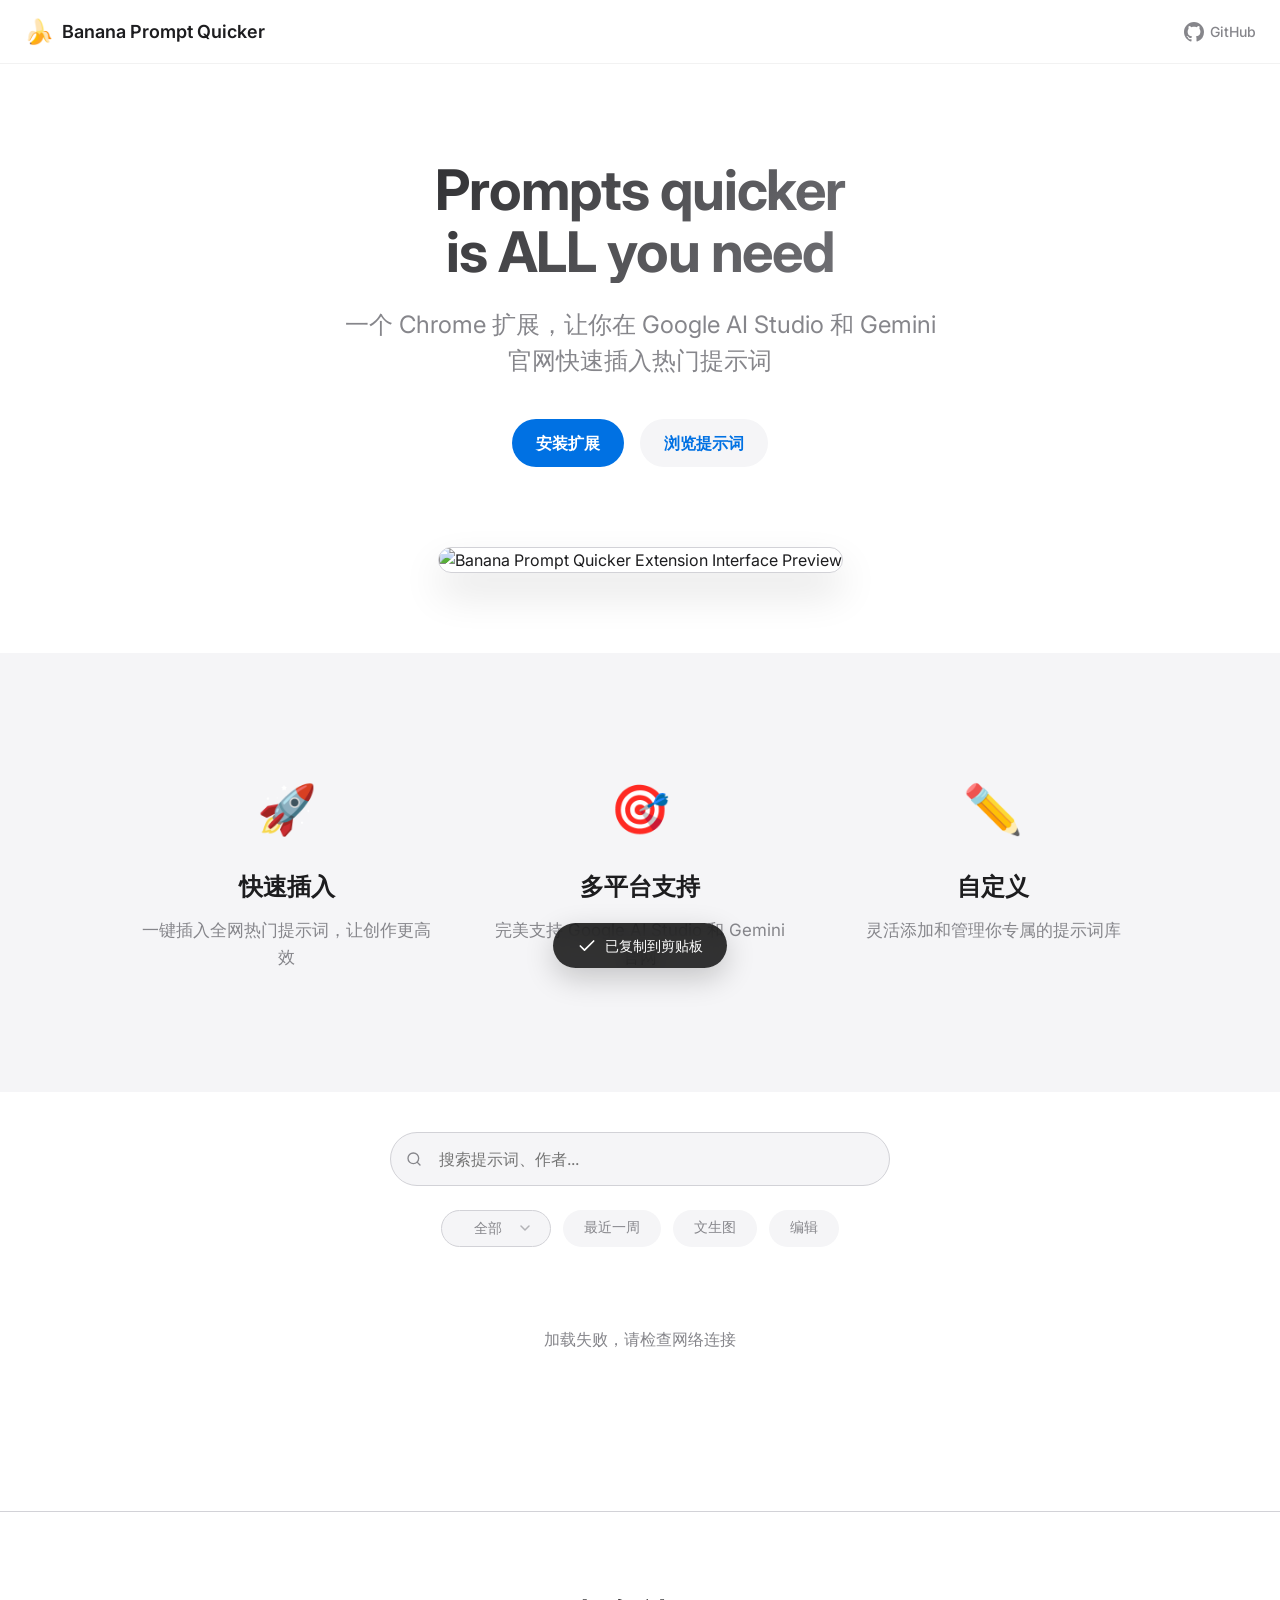
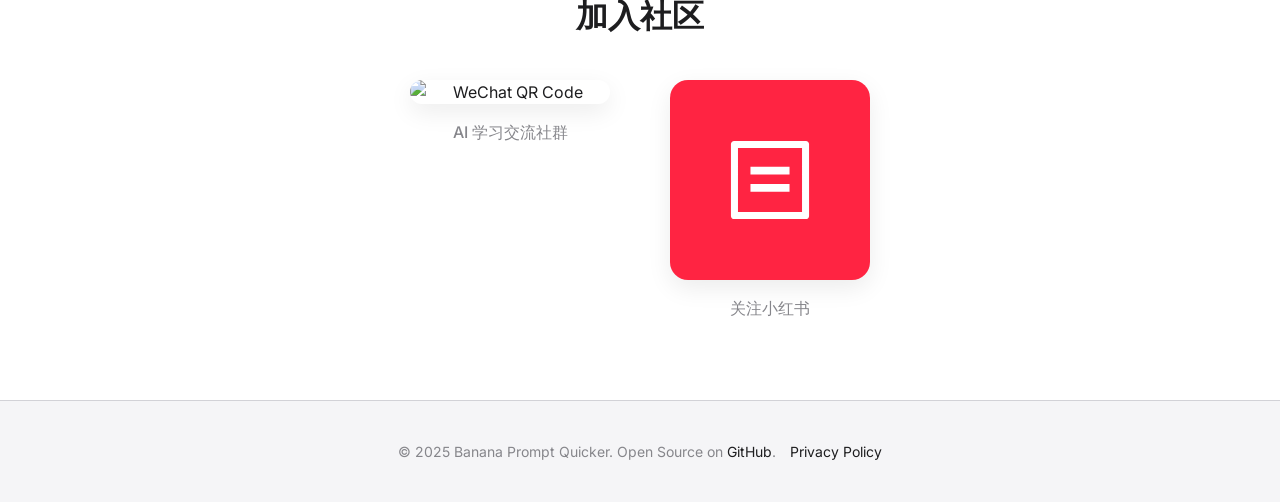
==== index.html @ 5c93fdcc "chore: initial import" ====
<!DOCTYPE html>
<html lang="zh-CN">

<head>
    <meta charset="UTF-8">
    <meta name="viewport" content="width=device-width, initial-scale=1.0">
    <title>Banana Prompt Quicker - 提示词从未如此优雅</title>
    <meta name="description" content="一个 Chrome 扩展，让你在 Google AI Studio 和 Gemini 官网快速插入热门提示词">
    <meta name="keywords"
        content="Nano Banana, Banana Pro, Banana2, Banana Prompt Quicker, Gemini, AI Studio, Prompt Engineering, Chrome Extension, Prompt Library, 提示词, 效率工具">
    <meta name="author" content="Glidea">
    <link rel="canonical" href="https://glidea.github.io/banana-prompt-quicker/">
    <meta name="robots" content="index, follow">

    <!-- Google tag (gtag.js) -->
    <script async src="https://www.googletagmanager.com/gtag/js?id=G-HB9ZZYQVBY"></script>
    <script>
        window.dataLayer = window.dataLayer || [];
        function gtag() { dataLayer.push(arguments); }
        gtag('js', new Date());

        gtag('config', 'G-HB9ZZYQVBY');
    </script>

    <!-- Open Graph / Facebook -->
    <meta property="og:type" content="website">
    <meta property="og:url" content="https://glidea.github.io/banana-prompt-quicker/">
    <meta property="og:title" content="Banana Prompt Quicker - 提示词从未如此优雅">
    <meta property="og:description" content="一个 Chrome 扩展，让你在 Google AI Studio 和 Gemini 官网快速插入热门提示词">
    <meta property="og:image"
        content="https://github.com/glidea/banana-prompt-quicker/blob/main/images/modal.png?raw=true">

    <!-- Twitter -->
    <meta property="twitter:card" content="summary_large_image">
    <meta property="twitter:url" content="https://glidea.github.io/banana-prompt-quicker/">
    <meta property="twitter:title" content="Banana Prompt Quicker - 提示词从未如此优雅">
    <meta property="twitter:description" content="一个 Chrome 扩展，让你在 Google AI Studio 和 Gemini 官网快速插入热门提示词">
    <meta property="twitter:image"
        content="https://github.com/glidea/banana-prompt-quicker/blob/main/images/modal.png?raw=true">

    <!-- JSON-LD Structured Data -->
    <script type="application/ld+json">
    {
      "@context": "https://schema.org",
      "@type": "SoftwareApplication",
      "name": "Banana Prompt Quicker",
      "operatingSystem": "Chrome",
      "applicationCategory": "ProductivityApplication",
      "offers": {
        "@type": "Offer",
        "price": "0",
        "priceCurrency": "USD"
      },
      "author": {
        "@type": "Person",
        "name": "Glidea"
      },
      "description": "一个 Chrome 扩展，让你在 Google AI Studio 和 Gemini 官网快速插入热门提示词"
    }
    </script>
    <link rel="icon"
        href="data:image/svg+xml,<svg xmlns=%22http://www.w3.org/2000/svg%22 viewBox=%220 0 100 100%22><text y=%22.9em%22 font-size=%2290%22>🍌</text></svg>">
    <link rel="preconnect" href="https://fonts.googleapis.com">
    <link rel="preconnect" href="https://fonts.gstatic.com" crossorigin>
    <link href="https://fonts.googleapis.com/css2?family=Inter:wght@400;500;600;700&display=swap" rel="stylesheet">
    <style>
        :root {
            --background: #ffffff;
            --surface: #f5f5f7;
            --surface-hover: #e8e8ed;
            --text-primary: #1d1d1f;
            --text-secondary: #86868b;
            --accent: #0071e3;
            --accent-hover: #0077ed;
            --border: #d2d2d7;
            --shadow-sm: 0 2px 8px rgba(0, 0, 0, 0.04);
            --shadow-md: 0 8px 24px rgba(0, 0, 0, 0.08);
            --shadow-lg: 0 20px 40px rgba(0, 0, 0, 0.12);
            --radius-sm: 12px;
            --radius-md: 18px;
            --radius-lg: 24px;
            --font-sans: 'Inter', -apple-system, BlinkMacSystemFont, "Segoe UI", Roboto, Helvetica, Arial, sans-serif;
        }

        @media (prefers-color-scheme: dark) {
            :root {
                --background: #000000;
                --surface: #1c1c1e;
                --surface-hover: #2c2c2e;
                --text-primary: #f5f5f7;
                --text-secondary: #86868b;
                --accent: #2997ff;
                --accent-hover: #47a3ff;
                --border: #424245;
                --shadow-sm: 0 2px 8px rgba(0, 0, 0, 0.2);
                --shadow-md: 0 8px 24px rgba(0, 0, 0, 0.4);
                --shadow-lg: 0 20px 40px rgba(0, 0, 0, 0.6);
            }
        }

        * {
            box-sizing: border-box;
            margin: 0;
            padding: 0;
            -webkit-font-smoothing: antialiased;
        }

        html {
            scroll-behavior: smooth;
        }

        body {
            font-family: var(--font-sans);
            background-color: var(--background);
            color: var(--text-primary);
            line-height: 1.5;
            overflow-x: hidden;
        }

        /* Header */
        header {
            position: fixed;
            top: 0;
            left: 0;
            right: 0;
            height: 64px;
            background: rgba(var(--background), 0.8);
            backdrop-filter: blur(20px);
            -webkit-backdrop-filter: blur(20px);
            z-index: 100;
            display: flex;
            align-items: center;
            justify-content: space-between;
            padding: 0 24px;
            border-bottom: 1px solid rgba(0, 0, 0, 0.05);
            transition: background 0.3s;
        }

        @media (prefers-color-scheme: dark) {
            header {
                background: rgba(28, 28, 30, 0.7);
                border-bottom: 1px solid rgba(255, 255, 255, 0.1);
            }
        }

        .logo {
            display: flex;
            align-items: center;
            gap: 8px;
            font-weight: 600;
            font-size: 18px;
            color: var(--text-primary);
            text-decoration: none;
        }

        .logo span {
            font-size: 24px;
        }

        .github-link {
            display: flex;
            align-items: center;
            gap: 6px;
            color: var(--text-secondary);
            text-decoration: none;
            font-size: 14px;
            font-weight: 500;
            transition: color 0.2s;
        }

        .github-link:hover {
            color: var(--text-primary);
        }

        /* Hero Section */
        .hero {
            padding: 160px 24px 80px;
            text-align: center;
            max-width: 800px;
            margin: 0 auto;
        }

        .hero h1 {
            font-size: 56px;
            font-weight: 700;
            letter-spacing: -0.02em;
            margin-bottom: 24px;
            background: linear-gradient(135deg, var(--text-primary) 0%, var(--text-secondary) 100%);
            -webkit-background-clip: text;
            background-clip: text;
            -webkit-text-fill-color: transparent;
            line-height: 1.1;
        }

        .hero p {
            font-size: 24px;
            color: var(--text-secondary);
            font-weight: 400;
            margin-bottom: 40px;
            max-width: 600px;
            margin-left: auto;
            margin-right: auto;
        }

        .hero-actions {
            display: flex;
            gap: 16px;
            justify-content: center;
        }

        .btn {
            display: inline-flex;
            align-items: center;
            justify-content: center;
            padding: 12px 24px;
            border-radius: 999px;
            font-size: 16px;
            font-weight: 600;
            text-decoration: none;
            transition: all 0.2s cubic-bezier(0.25, 0.1, 0.25, 1);
            cursor: pointer;
            border: none;
        }

        .btn-primary {
            background-color: var(--accent);
            color: white;
        }

        .btn-primary:hover {
            background-color: var(--accent-hover);
            transform: scale(1.02);
            box-shadow: 0 4px 12px rgba(0, 113, 227, 0.3);
        }

        .btn-secondary {
            background-color: var(--surface);
            color: var(--accent);
        }

        .btn-secondary:hover {
            background-color: var(--surface-hover);
        }

        /* Gallery Section */
        .gallery-container {
            max-width: 1200px;
            margin: 0 auto;
            padding: 40px 24px 120px;
        }

        .controls {
            display: flex;
            flex-direction: column;
            gap: 24px;
            margin-bottom: 40px;
            align-items: center;
        }

        .search-bar {
            position: relative;
            width: 100%;
            max-width: 500px;
        }

        .search-bar input {
            width: 100%;
            padding: 16px 24px 16px 48px;
            border-radius: 999px;
            border: 1px solid var(--border);
            background: var(--surface);
            color: var(--text-primary);
            font-size: 16px;
            outline: none;
            transition: all 0.2s;
            font-family: inherit;
        }

        .search-bar input:focus {
            border-color: var(--accent);
            background: var(--background);
            box-shadow: 0 0 0 4px rgba(0, 113, 227, 0.15);
        }

        .search-icon {
            position: absolute;
            left: 16px;
            top: 50%;
            transform: translateY(-50%);
            color: var(--text-secondary);
            pointer-events: none;
        }

        .filters {
            display: flex;
            gap: 12px;
            flex-wrap: wrap;
            justify-content: center;
        }

        /* Category Dropdown */
        .category-dropdown {
            position: relative;
        }

        .category-trigger {
            padding: 8px 20px;
            border-radius: 999px;
            background: var(--surface);
            color: var(--text-secondary);
            border: 1px solid var(--border);
            font-size: 14px;
            font-weight: 500;
            cursor: pointer;
            transition: all 0.2s;
            display: flex;
            align-items: center;
            gap: 6px;
            font-family: inherit;
            min-width: 110px;
            justify-content: center;
        }

        .category-trigger #categoryText {
            flex: 1;
            text-align: center;
        }

        .category-trigger:hover {
            background: var(--surface-hover);
            color: var(--text-primary);
        }

        .category-trigger svg {
            transition: transform 0.2s;
            opacity: 0.6;
        }

        .category-trigger.active svg {
            transform: rotate(180deg);
        }

        .category-options {
            position: absolute;
            top: calc(100% + 8px);
            left: 0;
            width: 100%;
            background: var(--background);
            border: 1px solid var(--border);
            border-radius: var(--radius-md);
            box-shadow: var(--shadow-lg);
            display: none;
            flex-direction: column;
            overflow: hidden;
            z-index: 100;
            max-height: 300px;
            overflow-y: auto;
        }

        .category-options.show {
            display: flex;
        }

        .category-option {
            padding: 10px 16px;
            cursor: pointer;
            transition: background 0.2s;
            font-size: 14px;
            color: var(--text-primary);
            border: none;
            background: transparent;
            text-align: left;
            font-family: inherit;
        }

        .category-option:hover {
            background: var(--surface-hover);
        }

        .category-option.selected {
            background: var(--text-primary);
            color: var(--background);
            font-weight: 600;
        }

        .filter-btn {
            padding: 8px 20px;
            border-radius: 999px;
            background: var(--surface);
            color: var(--text-secondary);
            border: 1px solid transparent;
            font-size: 14px;
            font-weight: 500;
            cursor: pointer;
            transition: all 0.2s;
        }

        .filter-btn:hover {
            background: var(--surface-hover);
            color: var(--text-primary);
        }

        .filter-btn.active {
            background: var(--text-primary);
            color: var(--background);
        }

        .grid {
            display: grid;
            grid-template-columns: repeat(auto-fill, minmax(280px, 1fr));
            gap: 24px;
        }

        .card {
            background: var(--background);
            border-radius: var(--radius-lg);
            overflow: hidden;
            border: 1px solid var(--border);
            transition: all 0.4s cubic-bezier(0.25, 0.1, 0.25, 1);
            cursor: pointer;
            position: relative;
            display: flex;
            flex-direction: column;
        }

        .card:hover {
            transform: translateY(-8px);
            box-shadow: var(--shadow-lg);
            border-color: transparent;
        }

        .card-image {
            width: 100%;
            aspect-ratio: 4/3;
            object-fit: cover;
            background: var(--surface);
        }

        .card-content {
            padding: 20px;
            flex: 1;
            display: flex;
            flex-direction: column;
            gap: 8px;
        }

        .card-title {
            font-size: 16px;
            font-weight: 600;
            color: var(--text-primary);
            margin-bottom: 4px;
            display: -webkit-box;
            -webkit-line-clamp: 2;
            line-clamp: 2;
            -webkit-box-orient: vertical;
            overflow: hidden;
        }

        .card-meta {
            display: flex;
            justify-content: space-between;
            align-items: center;
            margin-top: auto;
            font-size: 12px;
        }

        .author {
            color: var(--text-secondary);
            display: flex;
            align-items: center;
            gap: 4px;
            flex: 1;
            min-width: 0;
            margin-right: 8px;
        }

        .author span {
            overflow: hidden;
            text-overflow: ellipsis;
            white-space: nowrap;
            flex: 1;
            min-width: 0;
        }

        .badge {
            flex-shrink: 0;
            padding: 4px 10px;
            border-radius: 999px;
            font-weight: 600;
            font-size: 11px;
            text-transform: uppercase;
            letter-spacing: 0.02em;
        }

        .badge-generate {
            background: rgba(52, 199, 89, 0.1);
            color: #34c759;
        }

        .badge-edit {
            background: rgba(0, 122, 255, 0.1);
            color: #007aff;
        }

        .badge-subcategory {
            background: rgba(0, 0, 0, 0.05);
            color: var(--text-secondary);
            font-weight: 500;
        }

        @media (prefers-color-scheme: dark) {
            .badge-subcategory {
                background: rgba(255, 255, 255, 0.1);
                color: var(--text-secondary);
            }
        }

        .copy-overlay {
            position: absolute;
            top: 0;
            left: 0;
            right: 0;
            bottom: 0;
            background: rgba(0, 0, 0, 0.4);
            display: flex;
            align-items: center;
            justify-content: center;
            gap: 12px;
            opacity: 0;
            transition: opacity 0.2s;
            backdrop-filter: blur(4px);
        }

        .card:hover .copy-overlay {
            opacity: 1;
        }

        .action-btn {
            background: white;
            color: black;
            padding: 10px 20px;
            border-radius: 999px;
            font-weight: 600;
            font-size: 14px;
            border: none;
            cursor: pointer;
            transform: translateY(20px);
            transition: all 0.3s cubic-bezier(0.34, 1.56, 0.64, 1);
            box-shadow: 0 4px 12px rgba(0, 0, 0, 0.2);
            text-decoration: none;
            display: inline-flex;
            align-items: center;
            gap: 6px;
        }

        .card:hover .action-btn {
            transform: translateY(0);
        }

        .action-btn:hover {
            transform: scale(1.05) translateY(0);
            background: #f5f5f7;
        }

        /* Toast */
        .toast {
            position: fixed;
            bottom: 32px;
            left: 50%;
            transform: translateX(-50%) translateY(100px);
            background: rgba(0, 0, 0, 0.8);
            color: white;
            padding: 12px 24px;
            border-radius: 999px;
            font-size: 14px;
            font-weight: 500;
            backdrop-filter: blur(10px);
            transition: transform 0.4s cubic-bezier(0.25, 0.1, 0.25, 1);
            z-index: 1000;
            box-shadow: 0 10px 30px rgba(0, 0, 0, 0.2);
            display: flex;
            align-items: center;
            gap: 8px;
        }

        .toast.show {
            transform: translateX(-50%) translateY(0);
        }

        /* Footer */
        footer {
            text-align: center;
            padding: 40px;
            color: var(--text-secondary);
            font-size: 14px;
            border-top: 1px solid var(--border);
            background: var(--surface);
        }

        footer a {
            color: var(--text-primary);
            text-decoration: none;
        }

        /* Mobile Responsiveness */
        @media (max-width: 768px) {
            .hero h1 {
                font-size: 40px;
            }

            .hero p {
                font-size: 18px;
            }

            .grid {
                grid-template-columns: repeat(auto-fill, minmax(160px, 1fr));
                gap: 16px;
            }

            .card-image {
                aspect-ratio: 1;
            }

            .card:hover {
                transform: none;
            }

            /* Allow overlay to be shown via class on mobile */
            .card.active .copy-overlay {
                opacity: 1;
                pointer-events: auto;
            }
        }

        /* Loading Skeleton */
        .skeleton {
            background: linear-gradient(90deg, var(--surface) 25%, var(--surface-hover) 50%, var(--surface) 75%);
            background-size: 200% 100%;
            animation: loading 1.5s infinite;
            border-radius: var(--radius-sm);
        }

        @keyframes loading {
            0% {
                background-position: 200% 0;
            }

            100% {
                background-position: -200% 0;
            }
        }

        .author-link {
            text-decoration: none;
            color: inherit;
            transition: color 0.2s;
        }

        .author-link:hover .author {
            color: var(--accent);
            text-decoration: underline;
        }

        /* Showcase */
        .showcase {
            padding: 0 24px 80px;
            text-align: center;
        }

        .showcase img {
            max-width: 100%;
            border-radius: var(--radius-lg);
            box-shadow: var(--shadow-lg);
            border: 1px solid var(--border);
        }

        /* Features */
        .features {
            padding: 120px 24px;
            background: var(--surface);
        }

        .features-grid {
            max-width: 1000px;
            margin: 0 auto;
            display: grid;
            grid-template-columns: repeat(3, 1fr);
            gap: 60px;
        }

        .feature-item {
            text-align: center;
        }

        .feature-icon {
            font-size: 48px;
            margin-bottom: 24px;
            display: inline-block;
        }

        .feature-item h3 {
            font-size: 24px;
            font-weight: 600;
            margin-bottom: 12px;
            color: var(--text-primary);
        }

        .feature-item p {
            font-size: 17px;
            color: var(--text-secondary);
            line-height: 1.6;
        }

        @media (max-width: 768px) {
            .features-grid {
                grid-template-columns: 1fr;
                gap: 40px;
            }
        }

        /* Install */
        .install {
            padding: 120px 24px;
            text-align: center;
            max-width: 800px;
            margin: 0 auto;
        }

        .install h2 {
            font-size: 40px;
            font-weight: 700;
            margin-bottom: 60px;
            color: var(--text-primary);
        }

        .steps {
            display: grid;
            gap: 24px;
            text-align: left;
            background: var(--surface);
            padding: 40px;
            border-radius: var(--radius-lg);
        }

        .step {
            display: flex;
            gap: 20px;
            align-items: flex-start;
        }

        .step-number {
            background: var(--text-primary);
            color: var(--background);
            width: 32px;
            height: 32px;
            border-radius: 50%;
            display: flex;
            align-items: center;
            justify-content: center;
            font-weight: 700;
            flex-shrink: 0;
            font-size: 14px;
        }

        .step p {
            font-size: 16px;
            padding-top: 4px;
            color: var(--text-primary);
        }

        .step code {
            background: rgba(0, 0, 0, 0.05);
            padding: 2px 6px;
            border-radius: 4px;
            font-family: monospace;
            font-size: 0.9em;
        }

        /* Showcase */
        .showcase {
            padding: 0 24px 80px;
            text-align: center;
        }

        .showcase img {
            max-width: 100%;
            border-radius: var(--radius-lg);
            box-shadow: var(--shadow-lg);
            border: 1px solid var(--border);
        }

        /* Features */
        .features {
            padding: 120px 24px;
            background: var(--surface);
        }

        .features-grid {
            max-width: 1000px;
            margin: 0 auto;
            display: grid;
            grid-template-columns: repeat(3, 1fr);
            gap: 60px;
        }

        .feature-item {
            text-align: center;
        }

        .feature-icon {
            font-size: 48px;
            margin-bottom: 24px;
            display: inline-block;
        }

        .feature-item h3 {
            font-size: 24px;
            font-weight: 600;
            margin-bottom: 12px;
            color: var(--text-primary);
        }

        .feature-item p {
            font-size: 17px;
            color: var(--text-secondary);
            line-height: 1.6;
        }

        @media (max-width: 768px) {
            .features-grid {
                grid-template-columns: 1fr;
                gap: 40px;
            }
        }

        /* Install */
        .install {
            padding: 120px 24px;
            text-align: center;
            max-width: 800px;
            margin: 0 auto;
        }

        .install h2 {
            font-size: 40px;
            font-weight: 700;
            margin-bottom: 60px;
            color: var(--text-primary);
        }

        .steps {
            display: grid;
            gap: 24px;
            text-align: left;
            background: var(--surface);
            padding: 40px;
            border-radius: var(--radius-lg);
        }

        .step {
            display: flex;
            gap: 20px;
            align-items: flex-start;
        }

        .step-number {
            background: var(--text-primary);
            color: var(--background);
            width: 32px;
            height: 32px;
            border-radius: 50%;
            display: flex;
            align-items: center;
            justify-content: center;
            font-weight: 700;
            flex-shrink: 0;
            font-size: 14px;
        }

        .step p {
            font-size: 16px;
            padding-top: 4px;
            color: var(--text-primary);
        }

        .step code {
            background: rgba(0, 0, 0, 0.05);
            padding: 2px 6px;
            border-radius: 4px;
            font-family: monospace;
            font-size: 0.9em;
        }

        /* Community */
        .community {
            padding: 80px 24px;
            text-align: center;
            background: var(--background);
            border-top: 1px solid var(--border);
        }

        .community h2 {
            font-size: 32px;
            font-weight: 700;
            margin-bottom: 40px;
            color: var(--text-primary);
        }

        .community-grid {
            display: flex;
            justify-content: center;
            gap: 60px;
            flex-wrap: wrap;
        }

        .community-item {
            text-align: center;
            display: flex;
            flex-direction: column;
            align-items: center;
        }

        .qr-code {
            width: 200px;
            border-radius: var(--radius-md);
            box-shadow: var(--shadow-md);
            margin-bottom: 16px;
        }

        .avatar {
            width: 120px;
            margin-bottom: 16px;
            border-radius: 50%;
        }

        .community-text {
            color: var(--text-secondary);
            font-weight: 500;
        }

        /* Announcement Carousel */
        .announcement-carousel {
            width: 100%;
            max-width: 800px;
            margin: 0 auto 24px;
            padding: 0 16px;
        }

        .announcement-wrapper {
            position: relative;
            background: var(--surface);
            border: 1px solid var(--border);
            border-radius: var(--radius-md);
            padding: 14px 20px;
            overflow: hidden;
            min-height: 48px;
            display: flex;
            align-items: center;
            justify-content: center;
        }

        .announcement-item {
            display: flex;
            align-items: center;
            justify-content: center;
            gap: 10px;
            position: absolute;
            top: 50%;
            left: 50%;
            transform: translate(-50%, -50%);
            width: calc(100% - 40px);
            opacity: 0;
            pointer-events: none;
            transition: opacity 0.5s ease;
        }

        .announcement-item.active {
            opacity: 1;
            pointer-events: auto;
            position: relative;
            top: auto;
            left: auto;
            transform: none;
        }

        .announcement-icon {
            flex-shrink: 0;
            font-size: 16px;
        }

        .announcement-text {
            font-size: 14px;
            font-weight: 500;
            color: var(--text-secondary);
            text-align: center;
            line-height: 1.4;
        }

        .announcement-link {
            color: var(--accent);
            text-decoration: none;
            cursor: pointer;
            transition: color 0.2s;
            position: relative;
            z-index: 1;
        }

        .announcement-link:hover {
            color: var(--accent-hover);
            text-decoration: underline;
        }

        .announcement-indicators {
            display: flex;
            justify-content: center;
            gap: 6px;
            margin-top: 10px;
        }

        .announcement-indicator {
            width: 6px;
            height: 6px;
            border-radius: 50%;
            background: var(--border);
            cursor: pointer;
            transition: all 0.3s ease;
        }

        .announcement-indicator.active {
            background: var(--accent);
            width: 18px;
            border-radius: 3px;
        }

        .announcement-indicator:hover {
            background: var(--text-secondary);
        }

        .announcement-indicator.active:hover {
            background: var(--accent-hover);
        }
    </style>
</head>

<body>

    <header>
        <a href="#" class="logo">
            <span>🍌</span> Banana Prompt Quicker
        </a>
        <a href="https://github.com/glidea/banana-prompt-quicker" target="_blank" class="github-link">
            <svg height="20" width="20" viewBox="0 0 16 16" fill="currentColor">
                <path
                    d="M8 0C3.58 0 0 3.58 0 8c0 3.54 2.29 6.53 5.47 7.59.4.07.55-.17.55-.38 0-.19-.01-.82-.01-1.49-2.01.37-2.53-.49-2.69-.94-.09-.23-.48-.94-.82-1.13-.28-.15-.68-.52-.01-.53.63-.01 1.08.58 1.23.82.72 1.21 1.87.87 2.33.66.07-.52.28-.87.51-1.07-1.78-.2-3.64-.89-3.64-3.95 0-.87.31-1.59.82-2.15-.08-.2-.36-1.02.08-2.12 0 0 .67-.21 2.2.82.64-.18 1.32-.27 2-.27.68 0 1.36.09 2 .27 1.53-1.04 2.2-.82 2.2-.82.44 1.1.16 1.92.08 2.12.51.56.82 1.27.82 2.15 0 3.07-1.87 3.75-3.65 3.95.29.25.54.73.54 1.48 0 1.07-.01 1.93-.01 2.2 0 .21.15.46.55.38A8.013 8.013 0 0016 8c0-4.42-3.58-8-8-8z">
                </path>
            </svg>
            GitHub
        </a>
    </header>

    <section class="hero">
        <h1>Prompts quicker<br>is ALL you need</h1>
        <p>一个 Chrome 扩展，让你在 Google AI Studio 和 Gemini 官网快速插入热门提示词</p>
        <div class="hero-actions">
            <a href="https://chromewebstore.google.com/detail/banana-prompt-quicker/hgfgfocicepifbolifedlokjkknigoid?authuser=0&hl=zh-CN"
                target="_blank" class="btn btn-primary">安装扩展</a>
            <a href="#gallery" class="btn btn-secondary">浏览提示词</a>
        </div>
    </section>

    <section class="showcase">
        <img src="https://github.com/glidea/banana-prompt-quicker/blob/main/images/modal.png?raw=true"
            alt="Banana Prompt Quicker Extension Interface Preview" width="900">
    </section>

    <section class="features">
        <div class="features-grid">
            <div class="feature-item">
                <div class="feature-icon">🚀</div>
                <h3>快速插入</h3>
                <p>一键插入全网热门提示词，让创作更高效</p>
            </div>
            <div class="feature-item">
                <div class="feature-icon">🎯</div>
                <h3>多平台支持</h3>
                <p>完美支持 Google AI Studio 和 Gemini 官网</p>
            </div>
            <div class="feature-item">
                <div class="feature-icon">✏️</div>
                <h3>自定义</h3>
                <p>灵活添加和管理你专属的提示词库</p>
            </div>
        </div>
    </section>

    <section id="gallery" class="gallery-container">
        <div class="controls">
            <div class="search-bar">
                <svg class="search-icon" width="16" height="16" viewBox="0 0 24 24" fill="none" stroke="currentColor"
                    stroke-width="2" stroke-linecap="round" stroke-linejoin="round">
                    <circle cx="11" cy="11" r="8"></circle>
                    <line x1="21" y1="21" x2="16.65" y2="16.65"></line>
                </svg>
                <input type="text" id="searchInput" placeholder="搜索提示词、作者...">
            </div>
            <div class="filters">
                <!-- Category Dropdown -->
                <div class="category-dropdown">
                    <button class="category-trigger" id="categoryTrigger">
                        <span id="categoryText">全部</span>
                        <svg width="10" height="6" viewBox="0 0 10 6" fill="none" stroke="currentColor"
                            stroke-width="1.5" stroke-linecap="round" stroke-linejoin="round">
                            <path d="M1 1L5 5L9 1" />
                        </svg>
                    </button>
                    <div class="category-options" id="categoryOptions">
                        <!-- Options will be populated dynamically -->
                    </div>
                </div>

                <button class="filter-btn" data-filter="recent-week">最近一周</button>
                <button class="filter-btn" data-filter="generate">文生图</button>
                <button class="filter-btn" data-filter="edit">编辑</button>
            </div>
        </div>

        <!-- Announcement Carousel -->
        <div class="announcement-carousel" id="announcementCarousel">
            <div class="announcement-wrapper" id="announcementWrapper">
                <!-- Announcements will be injected here -->
            </div>
            <div class="announcement-indicators" id="announcementIndicators">
                <!-- Indicators will be injected here -->
            </div>
        </div>

        <div id="promptsGrid" class="grid">
            <!-- Prompts will be injected here -->
            <div class="card" style="height: 300px; pointer-events: none;">
                <div class="skeleton" style="width: 100%; height: 200px;"></div>
                <div class="card-content">
                    <div class="skeleton" style="width: 80%; height: 20px; margin-bottom: 10px;"></div>
                    <div class="skeleton" style="width: 40%; height: 16px;"></div>
                </div>
            </div>
            <div class="card" style="height: 300px; pointer-events: none;">
                <div class="skeleton" style="width: 100%; height: 200px;"></div>
                <div class="card-content">
                    <div class="skeleton" style="width: 80%; height: 20px; margin-bottom: 10px;"></div>
                    <div class="skeleton" style="width: 40%; height: 16px;"></div>
                </div>
            </div>
            <div class="card" style="height: 300px; pointer-events: none;">
                <div class="skeleton" style="width: 100%; height: 200px;"></div>
                <div class="card-content">
                    <div class="skeleton" style="width: 80%; height: 20px; margin-bottom: 10px;"></div>
                    <div class="skeleton" style="width: 40%; height: 16px;"></div>
                </div>
            </div>
            <div class="card" style="height: 300px; pointer-events: none;">
                <div class="skeleton" style="width: 100%; height: 200px;"></div>
                <div class="card-content">
                    <div class="skeleton" style="width: 80%; height: 20px; margin-bottom: 10px;"></div>
                    <div class="skeleton" style="width: 40%; height: 16px;"></div>
                </div>
            </div>
        </div>
    </section>

    <section class="community">
        <h2>加入社区</h2>
        <div class="community-grid">
            <div class="community-item">
                <img src="https://github.com/glidea/zenfeed/blob/main/docs/images/wechat.png?raw=true"
                    alt="WeChat QR Code" class="qr-code">
                <p class="community-text">AI 学习交流社群</p>
            </div>
            <div class="community-item">
                <a href="https://www.xiaohongshu.com/user/profile/5f7dc54d0000000001004afb" target="_blank"
                    class="author-link"
                    style="display: flex; flex-direction: column; align-items: center; text-decoration: none;">
                    <div style="width: 200px; height: 200px; background: #FF2442; border-radius: 18px; display: flex; align-items: center; justify-content: center; margin-bottom: 16px; box-shadow: var(--shadow-md); transition: transform 0.2s;"
                        onmouseover="this.style.transform='scale(1.02)'" onmouseout="this.style.transform='scale(1)'">
                        <svg viewBox="0 0 1024 1024" width="100" height="100" fill="white">
                            <path
                                d="M880 112H144c-17.7 0-32 14.3-32 32v736c0 17.7 14.3 32 32 32h736c17.7 0 32-14.3 32-32V144c0-17.7-14.3-32-32-32z m-40 728H184V184h656v656zM312 376h400v80H312z m0 176h400v80H312z" />
                        </svg>
                    </div>
                    <p class="community-text">关注小红书</p>
                </a>
            </div>
        </div>
    </section>

    <footer>
        <p>© 2025 Banana Prompt Quicker. Open Source on <a
                href="https://github.com/glidea/banana-prompt-quicker">GitHub</a>. <a href="privacy.html"
                style="margin-left: 10px;">Privacy Policy</a></p>
    </footer>

    <div id="toast" class="toast">
        <svg width="20" height="20" viewBox="0 0 24 24" fill="none" stroke="currentColor" stroke-width="2"
            stroke-linecap="round" stroke-linejoin="round">
            <polyline points="20 6 9 17 4 12"></polyline>
        </svg>
        已复制到剪贴板
    </div>

    <script>
        const GITHUB_PROMPTS_URL = 'https://raw.githubusercontent.com/glidea/banana-prompt-quicker/main/prompts.json';
        const GITHUB_CONFIG_URL = 'https://raw.githubusercontent.com/glidea/banana-prompt-quicker/main/config.json';
        let allPrompts = [];
        let currentFilter = 'all';
        let currentCategory = 'all';
        let recentWeekEnabled = false;
        let announcements = [];
        let currentAnnouncementIndex = 0;
        let announcementInterval = null;

        // Announcement Carousel
        async function fetchAnnouncements() {
            try {
                const response = await fetch(GITHUB_CONFIG_URL);
                if (!response.ok) throw new Error('Failed to fetch config');
                const config = await response.json();
                announcements = (config.announcements || []).sort((a, b) => (b.priority || 0) - (a.priority || 0));
                if (announcements.length > 0) {
                    renderAnnouncements();
                    startAnnouncementCarousel();
                } else {
                    document.getElementById('announcementCarousel').style.display = 'none';
                }
            } catch (error) {
                console.error('Error loading announcements:', error);
                document.getElementById('announcementCarousel').style.display = 'none';
            }
        }

        function renderAnnouncements() {
            const wrapper = document.getElementById('announcementWrapper');
            const indicators = document.getElementById('announcementIndicators');

            wrapper.innerHTML = '';
            indicators.innerHTML = '';

            announcements.forEach((announcement, index) => {
                // Create announcement item
                const item = document.createElement('div');
                item.className = `announcement-item${index === 0 ? ' active' : ''}`;
                item.dataset.index = index;

                const icon = document.createElement('span');
                icon.className = 'announcement-icon';
                icon.textContent = '📢';

                const textSpan = document.createElement('span');
                textSpan.className = 'announcement-text';

                if (announcement.link) {
                    const link = document.createElement('a');
                    link.className = 'announcement-link';
                    link.href = announcement.link;
                    link.target = '_blank';
                    link.rel = 'noopener noreferrer';
                    link.textContent = announcement.content;
                    textSpan.appendChild(link);
                } else {
                    textSpan.textContent = announcement.content;
                }

                item.appendChild(icon);
                item.appendChild(textSpan);
                wrapper.appendChild(item);

                // Create indicator
                if (announcements.length > 1) {
                    const indicator = document.createElement('div');
                    indicator.className = `announcement-indicator${index === 0 ? ' active' : ''}`;
                    indicator.dataset.index = index;
                    indicator.addEventListener('click', () => goToAnnouncement(index));
                    indicators.appendChild(indicator);
                }
            });

            // Hide indicators if only one announcement
            if (announcements.length <= 1) {
                indicators.style.display = 'none';
            }

            // Pause on hover
            wrapper.addEventListener('mouseenter', pauseAnnouncementCarousel);
            wrapper.addEventListener('mouseleave', resumeAnnouncementCarousel);
        }

        function goToAnnouncement(index) {
            if (index === currentAnnouncementIndex) return;

            const items = document.querySelectorAll('.announcement-item');
            const indicators = document.querySelectorAll('.announcement-indicator');

            items[currentAnnouncementIndex].classList.remove('active');
            indicators[currentAnnouncementIndex]?.classList.remove('active');

            currentAnnouncementIndex = index;

            items[currentAnnouncementIndex].classList.add('active');
            indicators[currentAnnouncementIndex]?.classList.add('active');

            // Reset interval
            if (announcementInterval) {
                clearInterval(announcementInterval);
                startAnnouncementCarousel();
            }
        }

        function nextAnnouncement() {
            const nextIndex = (currentAnnouncementIndex + 1) % announcements.length;
            goToAnnouncement(nextIndex);
        }

        function startAnnouncementCarousel() {
            if (announcements.length <= 1) return;
            announcementInterval = setInterval(nextAnnouncement, 4000);
        }

        function pauseAnnouncementCarousel() {
            if (announcementInterval) {
                clearInterval(announcementInterval);
                announcementInterval = null;
            }
        }

        function resumeAnnouncementCarousel() {
            if (!announcementInterval && announcements.length > 1) {
                startAnnouncementCarousel();
            }
        }

        // DOM Elements
        const grid = document.getElementById('promptsGrid');
        const searchInput = document.getElementById('searchInput');
        const filterBtns = document.querySelectorAll('.filter-btn');
        const toast = document.getElementById('toast');
        const categoryTrigger = document.getElementById('categoryTrigger');
        const categoryOptions = document.getElementById('categoryOptions');
        const categoryText = document.getElementById('categoryText');

        // Fetch Prompts
        async function fetchPrompts() {
            try {
                const response = await fetch(GITHUB_PROMPTS_URL);
                if (!response.ok) throw new Error('Failed to fetch');
                allPrompts = await response.json();

                // Initialize categories
                initializeCategories();

                filterPrompts();
            } catch (error) {
                console.error('Error loading prompts:', error);
                grid.innerHTML = '<p style="text-align:center; grid-column: 1/-1; padding: 40px; color: var(--text-secondary);">加载失败，请检查网络连接</p>';
            }
        }

        // Initialize Categories
        function initializeCategories() {
            const categories = new Set(['全部']);
            allPrompts.forEach(prompt => {
                if (prompt.category) {
                    categories.add(prompt.category);
                }
            });

            // Sort categories
            const sortedCategories = Array.from(categories).sort((a, b) => {
                if (a === '全部') return -1;
                if (b === '全部') return 1;
                return a.localeCompare(b, 'zh-CN');
            });

            // Populate dropdown
            categoryOptions.innerHTML = '';
            sortedCategories.forEach(cat => {
                const option = document.createElement('button');
                option.className = 'category-option';
                option.textContent = cat;
                if (cat === '全部') {
                    option.classList.add('selected');
                }

                option.addEventListener('click', (e) => {
                    e.stopPropagation();
                    selectCategory(cat);
                });

                categoryOptions.appendChild(option);
            });
        }

        // Select Category
        function selectCategory(category) {
            currentCategory = category === '全部' ? 'all' : category;
            categoryText.textContent = category;

            // Update selected state
            categoryOptions.querySelectorAll('.category-option').forEach(opt => {
                opt.classList.toggle('selected', opt.textContent === category);
            });

            // Close dropdown
            categoryOptions.classList.remove('show');
            categoryTrigger.classList.remove('active');

            // Filter prompts
            filterPrompts();
        }

        // Toggle Category Dropdown
        categoryTrigger.addEventListener('click', (e) => {
            e.stopPropagation();
            categoryOptions.classList.toggle('show');
            categoryTrigger.classList.toggle('active');
        });

        // Close dropdown when clicking outside
        document.addEventListener('click', (e) => {
            if (!categoryTrigger.contains(e.target) && !categoryOptions.contains(e.target)) {
                categoryOptions.classList.remove('show');
                categoryTrigger.classList.remove('active');
            }
        });

        // Render Prompts
        function renderPrompts(prompts) {
            grid.innerHTML = '';

            if (prompts.length === 0) {
                grid.innerHTML = '<p style="text-align:center; grid-column: 1/-1; padding: 40px; color: var(--text-secondary);">没有找到相关提示词</p>';
                return;
            }

            const fragment = document.createDocumentFragment();

            prompts.forEach(prompt => {
                const card = document.createElement('div');
                card.className = 'card';
                // card.onclick removed to prevent conflict with buttons

                const modeBadgeClass = prompt.mode === 'edit' ? 'badge-edit' : 'badge-generate';
                const modeLabel = prompt.mode === 'edit' ? '编辑' : '文生图';

                // Use encodeURIComponent to safely handle all special characters including newlines
                const safePrompt = encodeURIComponent(prompt.prompt);

                card.innerHTML = `
                    <img src="${prompt.preview}" alt="${prompt.title}" class="card-image" loading="lazy">
                    <div class="card-content">
                        <div class="card-title" title="${prompt.title}">${prompt.title}</div>
                        <div class="card-meta">
                            <div class="author">
                                <svg width="12" height="12" viewBox="0 0 24 24" fill="none" stroke="currentColor" stroke-width="2" stroke-linecap="round" stroke-linejoin="round"><path d="M20 21v-2a4 4 0 0 0-4-4H8a4 4 0 0 0-4 4v2"></path><circle cx="12" cy="7" r="4"></circle></svg>
                                <span>${prompt.author}</span>
                            </div>
                            <div style="display: flex; gap: 6px; align-items: center;">
                                ${prompt.sub_category ? `<span class="badge badge-subcategory">${prompt.sub_category}</span>` : ''}
                                <span class="badge ${modeBadgeClass}">${modeLabel}</span>
                            </div>
                        </div>
                    </div>
                    <div class="copy-overlay">
                        ${prompt.link ? `
                            <a href="${prompt.link}" target="_blank" class="action-btn" title="查看来源">
                                <svg width="16" height="16" viewBox="0 0 24 24" fill="none" stroke="currentColor" stroke-width="2" stroke-linecap="round" stroke-linejoin="round"><path d="M18 13v6a2 2 0 0 1-2 2H5a2 2 0 0 1-2-2V8a2 2 0 0 1 2-2h6"></path><polyline points="15 3 21 3 21 9"></polyline><line x1="10" y1="14" x2="21" y2="3"></line></svg>
                                来源
                            </a>
                        ` : ''}
                        <button class="action-btn" onclick="copyToClipboard(decodeURIComponent('${safePrompt}'))">
                            <svg width="16" height="16" viewBox="0 0 24 24" fill="none" stroke="currentColor" stroke-width="2" stroke-linecap="round" stroke-linejoin="round"><rect x="9" y="9" width="13" height="13" rx="2" ry="2"></rect><path d="M5 15H4a2 2 0 0 1-2-2V4a2 2 0 0 1 2-2h9a2 2 0 0 1 2 2v1"></path></svg>
                            复制
                        </button>
                    </div>
                `;
                fragment.appendChild(card);
            });

            grid.appendChild(fragment);
        }

        // Filter Logic
        function filterPrompts() {
            const searchTerm = searchInput.value.toLowerCase();

            // Calculate one week ago timestamp
            const oneWeekAgo = new Date();
            oneWeekAgo.setDate(oneWeekAgo.getDate() - 7);

            let filtered = allPrompts.filter(prompt => {
                // Filter out prompts with reference images for the web gallery
                if (prompt.reference_image_urls && prompt.reference_image_urls.length > 0) {
                    return false;
                }

                const matchesSearch = prompt.title.toLowerCase().includes(searchTerm) ||
                    prompt.author.toLowerCase().includes(searchTerm) ||
                    prompt.prompt.toLowerCase().includes(searchTerm) ||
                    (prompt.sub_category && prompt.sub_category.toLowerCase().includes(searchTerm));

                const matchesMode = currentFilter === 'all' || prompt.mode === currentFilter;

                const matchesCategory = currentCategory === 'all' || prompt.category === currentCategory;

                // Filter by recent week if enabled
                let matchesRecentWeek = true;
                if (recentWeekEnabled) {
                    if (!prompt.created) {
                        matchesRecentWeek = false;
                    } else {
                        const createdDate = new Date(prompt.created);
                        matchesRecentWeek = createdDate >= oneWeekAgo;
                    }
                }

                return matchesSearch && matchesMode && matchesCategory && matchesRecentWeek;
            });

            // Sort by created time (newest first) if recent week is enabled
            if (recentWeekEnabled) {
                filtered.sort((a, b) => {
                    const dateA = a.created ? new Date(a.created) : new Date(0);
                    const dateB = b.created ? new Date(b.created) : new Date(0);
                    return dateB - dateA;
                });
            }

            renderPrompts(filtered);
        }

        // Copy Functionality
        async function copyToClipboard(text) {
            try {
                await navigator.clipboard.writeText(text);
                showToast();
            } catch (err) {
                console.error('Failed to copy:', err);
            }
        }

        function showToast() {
            toast.classList.add('show');
            setTimeout(() => {
                toast.classList.remove('show');
            }, 2000);
        }

        // Event Listeners
        searchInput.addEventListener('input', filterPrompts);

        filterBtns.forEach(btn => {
            btn.addEventListener('click', () => {
                const clickedFilter = btn.dataset.filter;

                // Handle "recent-week" button separately
                if (clickedFilter === 'recent-week') {
                    if (btn.classList.contains('active')) {
                        btn.classList.remove('active');
                        recentWeekEnabled = false;
                    } else {
                        btn.classList.add('active');
                        recentWeekEnabled = true;
                    }
                    filterPrompts();
                    return;
                }

                // 如果点击的是已选中的按钮，取消选中（显示全部）
                if (btn.classList.contains('active')) {
                    btn.classList.remove('active');
                    currentFilter = 'all';
                } else {
                    // 取消 generate/edit 按钮的选中状态（不影响 recent-week）
                    filterBtns.forEach(b => {
                        if (b.dataset.filter !== 'recent-week') {
                            b.classList.remove('active');
                        }
                    });
                    // 选中当前按钮
                    btn.classList.add('active');
                    currentFilter = clickedFilter;
                }

                filterPrompts();
            });
        });

        // Initialize
        fetchPrompts();
        fetchAnnouncements();

    </script>
</body>

</html>
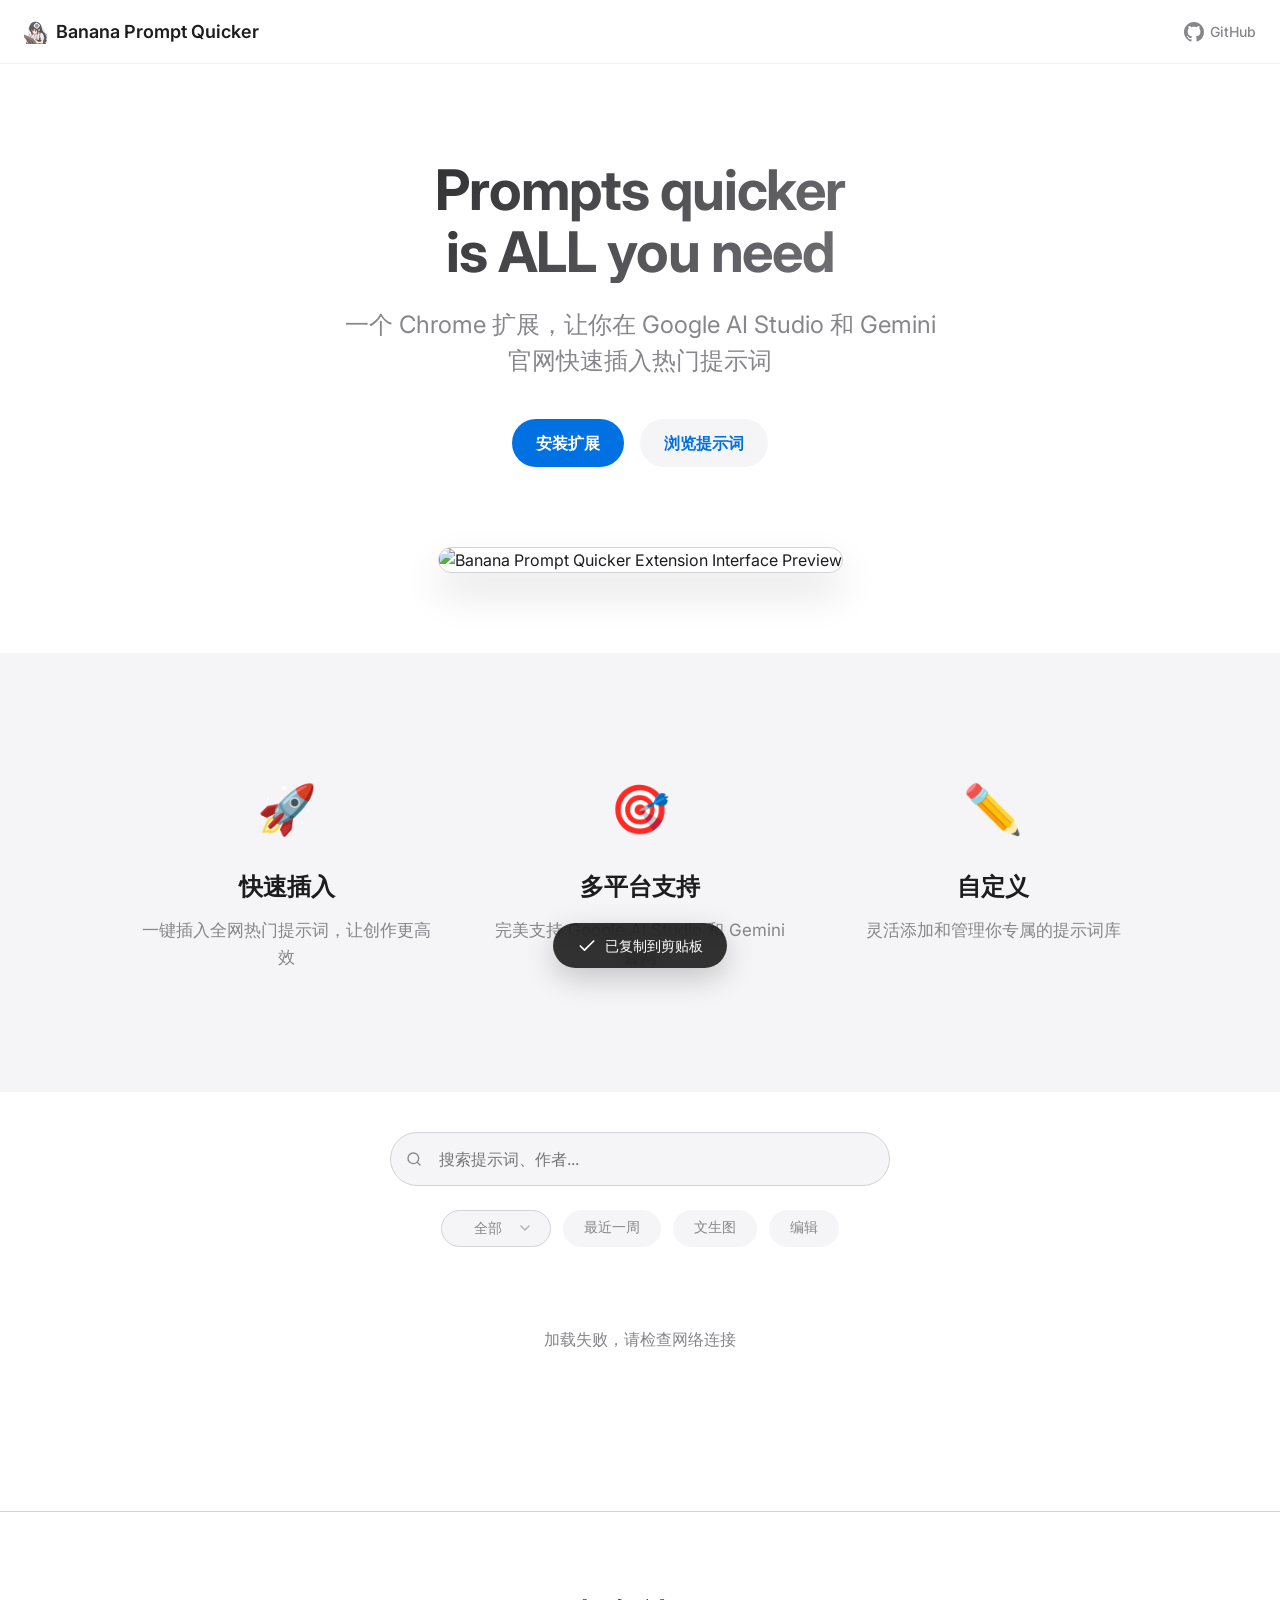
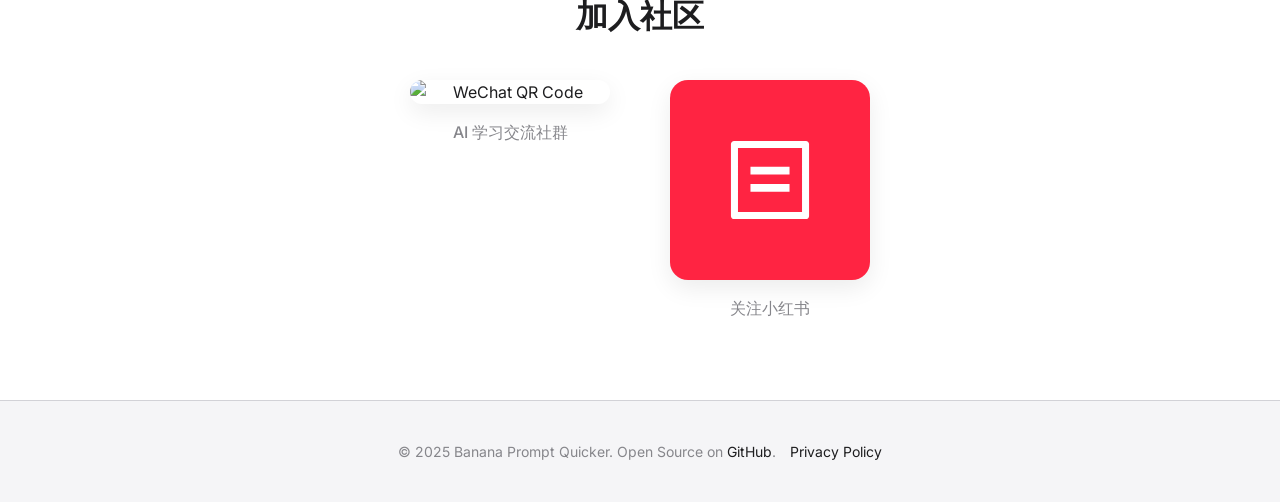
==== commit 9f01e1ad: "fix(icons): replace banana emoji with packaged extension icons Replace banana emoji UI affordances w" ====
--- a/index.html
+++ b/index.html
@@ -58,8 +58,7 @@
       "description": "一个 Chrome 扩展，让你在 Google AI Studio 和 Gemini 官网快速插入热门提示词"
     }
     </script>
-    <link rel="icon"
-        href="data:image/svg+xml,<svg xmlns=%22http://www.w3.org/2000/svg%22 viewBox=%220 0 100 100%22><text y=%22.9em%22 font-size=%2290%22>🍌</text></svg>">
+    <link rel="icon" type="image/png" href="extension/icon16.png">
     <link rel="preconnect" href="https://fonts.googleapis.com">
     <link rel="preconnect" href="https://fonts.gstatic.com" crossorigin>
     <link href="https://fonts.googleapis.com/css2?family=Inter:wght@400;500;600;700&display=swap" rel="stylesheet">
@@ -153,8 +152,11 @@
             text-decoration: none;
         }
 
-        .logo span {
-            font-size: 24px;
+        .logo-icon {
+            width: 24px;
+            height: 24px;
+            object-fit: contain;
+            flex-shrink: 0;
         }
 
         .github-link {
@@ -1046,7 +1048,7 @@
 
     <header>
         <a href="#" class="logo">
-            <span>🍌</span> Banana Prompt Quicker
+            <img src="extension/icon48.png" alt="Banana Prompt Quicker" class="logo-icon"> Banana Prompt Quicker
         </a>
         <a href="https://github.com/glidea/banana-prompt-quicker" target="_blank" class="github-link">
             <svg height="20" width="20" viewBox="0 0 16 16" fill="currentColor">
@@ -1207,8 +1209,8 @@
     </div>
 
     <script>
-        const GITHUB_PROMPTS_URL = 'https://raw.githubusercontent.com/glidea/banana-prompt-quicker/main/prompts.json';
-        const GITHUB_CONFIG_URL = 'https://raw.githubusercontent.com/glidea/banana-prompt-quicker/main/config.json';
+        const GITHUB_PROMPTS_URL = 'https://raw.githubusercontent.com/InvisibleQAQ/gpt-image-2-prompt-quicker/main/prompts.json';
+        const GITHUB_CONFIG_URL = 'https://raw.githubusercontent.com/InvisibleQAQ/gpt-image-2-prompt-quicker/main/config.json';
         let allPrompts = [];
         let currentFilter = 'all';
         let currentCategory = 'all';
@@ -1431,6 +1433,48 @@
         });
 
         // Render Prompts
+        function createActionIcon(type) {
+            const svgNS = 'http://www.w3.org/2000/svg';
+            const svg = document.createElementNS(svgNS, 'svg');
+            svg.setAttribute('width', '16');
+            svg.setAttribute('height', '16');
+            svg.setAttribute('viewBox', '0 0 24 24');
+            svg.setAttribute('fill', 'none');
+            svg.setAttribute('stroke', 'currentColor');
+            svg.setAttribute('stroke-width', '2');
+            svg.setAttribute('stroke-linecap', 'round');
+            svg.setAttribute('stroke-linejoin', 'round');
+
+            if (type === 'source') {
+                const path = document.createElementNS(svgNS, 'path');
+                path.setAttribute('d', 'M18 13v6a2 2 0 0 1-2 2H5a2 2 0 0 1-2-2V8a2 2 0 0 1 2-2h6');
+                const polyline = document.createElementNS(svgNS, 'polyline');
+                polyline.setAttribute('points', '15 3 21 3 21 9');
+                const line = document.createElementNS(svgNS, 'line');
+                line.setAttribute('x1', '10');
+                line.setAttribute('y1', '14');
+                line.setAttribute('x2', '21');
+                line.setAttribute('y2', '3');
+                svg.appendChild(path);
+                svg.appendChild(polyline);
+                svg.appendChild(line);
+                return svg;
+            }
+
+            const rect = document.createElementNS(svgNS, 'rect');
+            rect.setAttribute('x', '9');
+            rect.setAttribute('y', '9');
+            rect.setAttribute('width', '13');
+            rect.setAttribute('height', '13');
+            rect.setAttribute('rx', '2');
+            rect.setAttribute('ry', '2');
+            const path = document.createElementNS(svgNS, 'path');
+            path.setAttribute('d', 'M5 15H4a2 2 0 0 1-2-2V4a2 2 0 0 1 2-2h9a2 2 0 0 1 2 2v1');
+            svg.appendChild(rect);
+            svg.appendChild(path);
+            return svg;
+        }
+
         function renderPrompts(prompts) {
             grid.innerHTML = '';
 
@@ -1444,42 +1488,77 @@
             prompts.forEach(prompt => {
                 const card = document.createElement('div');
                 card.className = 'card';
-                // card.onclick removed to prevent conflict with buttons
-
-                const modeBadgeClass = prompt.mode === 'edit' ? 'badge-edit' : 'badge-generate';
-                const modeLabel = prompt.mode === 'edit' ? '编辑' : '文生图';
-
-                // Use encodeURIComponent to safely handle all special characters including newlines
-                const safePrompt = encodeURIComponent(prompt.prompt);
-
-                card.innerHTML = `
-                    <img src="${prompt.preview}" alt="${prompt.title}" class="card-image" loading="lazy">
-                    <div class="card-content">
-                        <div class="card-title" title="${prompt.title}">${prompt.title}</div>
-                        <div class="card-meta">
-                            <div class="author">
-                                <svg width="12" height="12" viewBox="0 0 24 24" fill="none" stroke="currentColor" stroke-width="2" stroke-linecap="round" stroke-linejoin="round"><path d="M20 21v-2a4 4 0 0 0-4-4H8a4 4 0 0 0-4 4v2"></path><circle cx="12" cy="7" r="4"></circle></svg>
-                                <span>${prompt.author}</span>
-                            </div>
-                            <div style="display: flex; gap: 6px; align-items: center;">
-                                ${prompt.sub_category ? `<span class="badge badge-subcategory">${prompt.sub_category}</span>` : ''}
-                                <span class="badge ${modeBadgeClass}">${modeLabel}</span>
-                            </div>
-                        </div>
-                    </div>
-                    <div class="copy-overlay">
-                        ${prompt.link ? `
-                            <a href="${prompt.link}" target="_blank" class="action-btn" title="查看来源">
-                                <svg width="16" height="16" viewBox="0 0 24 24" fill="none" stroke="currentColor" stroke-width="2" stroke-linecap="round" stroke-linejoin="round"><path d="M18 13v6a2 2 0 0 1-2 2H5a2 2 0 0 1-2-2V8a2 2 0 0 1 2-2h6"></path><polyline points="15 3 21 3 21 9"></polyline><line x1="10" y1="14" x2="21" y2="3"></line></svg>
-                                来源
-                            </a>
-                        ` : ''}
-                        <button class="action-btn" onclick="copyToClipboard(decodeURIComponent('${safePrompt}'))">
-                            <svg width="16" height="16" viewBox="0 0 24 24" fill="none" stroke="currentColor" stroke-width="2" stroke-linecap="round" stroke-linejoin="round"><rect x="9" y="9" width="13" height="13" rx="2" ry="2"></rect><path d="M5 15H4a2 2 0 0 1-2-2V4a2 2 0 0 1 2-2h9a2 2 0 0 1 2 2v1"></path></svg>
-                            复制
-                        </button>
-                    </div>
-                `;
+
+                const image = document.createElement('img');
+                image.className = 'card-image';
+                image.loading = 'lazy';
+                image.src = prompt.preview;
+                image.alt = prompt.title;
+
+                const content = document.createElement('div');
+                content.className = 'card-content';
+
+                const title = document.createElement('div');
+                title.className = 'card-title';
+                title.title = prompt.title;
+                title.textContent = prompt.title;
+                content.appendChild(title);
+
+                const meta = document.createElement('div');
+                meta.className = 'card-meta';
+
+                const author = document.createElement('div');
+                author.className = 'author';
+                author.innerHTML = '<svg width="12" height="12" viewBox="0 0 24 24" fill="none" stroke="currentColor" stroke-width="2" stroke-linecap="round" stroke-linejoin="round"><path d="M20 21v-2a4 4 0 0 0-4-4H8a4 4 0 0 0-4 4v2"></path><circle cx="12" cy="7" r="4"></circle></svg><span></span>';
+                author.querySelector('span').textContent = prompt.author;
+                meta.appendChild(author);
+
+                const badgeGroup = document.createElement('div');
+                badgeGroup.style.display = 'flex';
+                badgeGroup.style.gap = '6px';
+                badgeGroup.style.alignItems = 'center';
+
+                if (prompt.sub_category) {
+                    const subCategoryBadge = document.createElement('span');
+                    subCategoryBadge.className = 'badge badge-subcategory';
+                    subCategoryBadge.textContent = prompt.sub_category;
+                    badgeGroup.appendChild(subCategoryBadge);
+                }
+
+                const modeBadge = document.createElement('span');
+                modeBadge.className = `badge ${prompt.mode === 'edit' ? 'badge-edit' : 'badge-generate'}`;
+                modeBadge.textContent = prompt.mode === 'edit' ? '编辑' : '文生图';
+                badgeGroup.appendChild(modeBadge);
+
+                meta.appendChild(badgeGroup);
+                content.appendChild(meta);
+
+                const overlay = document.createElement('div');
+                overlay.className = 'copy-overlay';
+
+                if (prompt.link) {
+                    const sourceLink = document.createElement('a');
+                    sourceLink.href = prompt.link;
+                    sourceLink.target = '_blank';
+                    sourceLink.rel = 'noopener noreferrer';
+                    sourceLink.className = 'action-btn';
+                    sourceLink.title = '查看来源';
+                    sourceLink.appendChild(createActionIcon('source'));
+                    sourceLink.appendChild(document.createTextNode('来源'));
+                    overlay.appendChild(sourceLink);
+                }
+
+                const copyButton = document.createElement('button');
+                copyButton.type = 'button';
+                copyButton.className = 'action-btn';
+                copyButton.appendChild(createActionIcon('copy'));
+                copyButton.appendChild(document.createTextNode('复制'));
+                copyButton.addEventListener('click', () => copyToClipboard(prompt.prompt));
+                overlay.appendChild(copyButton);
+
+                card.appendChild(image);
+                card.appendChild(content);
+                card.appendChild(overlay);
                 fragment.appendChild(card);
             });
 
@@ -1495,11 +1574,6 @@
             oneWeekAgo.setDate(oneWeekAgo.getDate() - 7);
 
             let filtered = allPrompts.filter(prompt => {
-                // Filter out prompts with reference images for the web gallery
-                if (prompt.reference_image_urls && prompt.reference_image_urls.length > 0) {
-                    return false;
-                }
-
                 const matchesSearch = prompt.title.toLowerCase().includes(searchTerm) ||
                     prompt.author.toLowerCase().includes(searchTerm) ||
                     prompt.prompt.toLowerCase().includes(searchTerm) ||
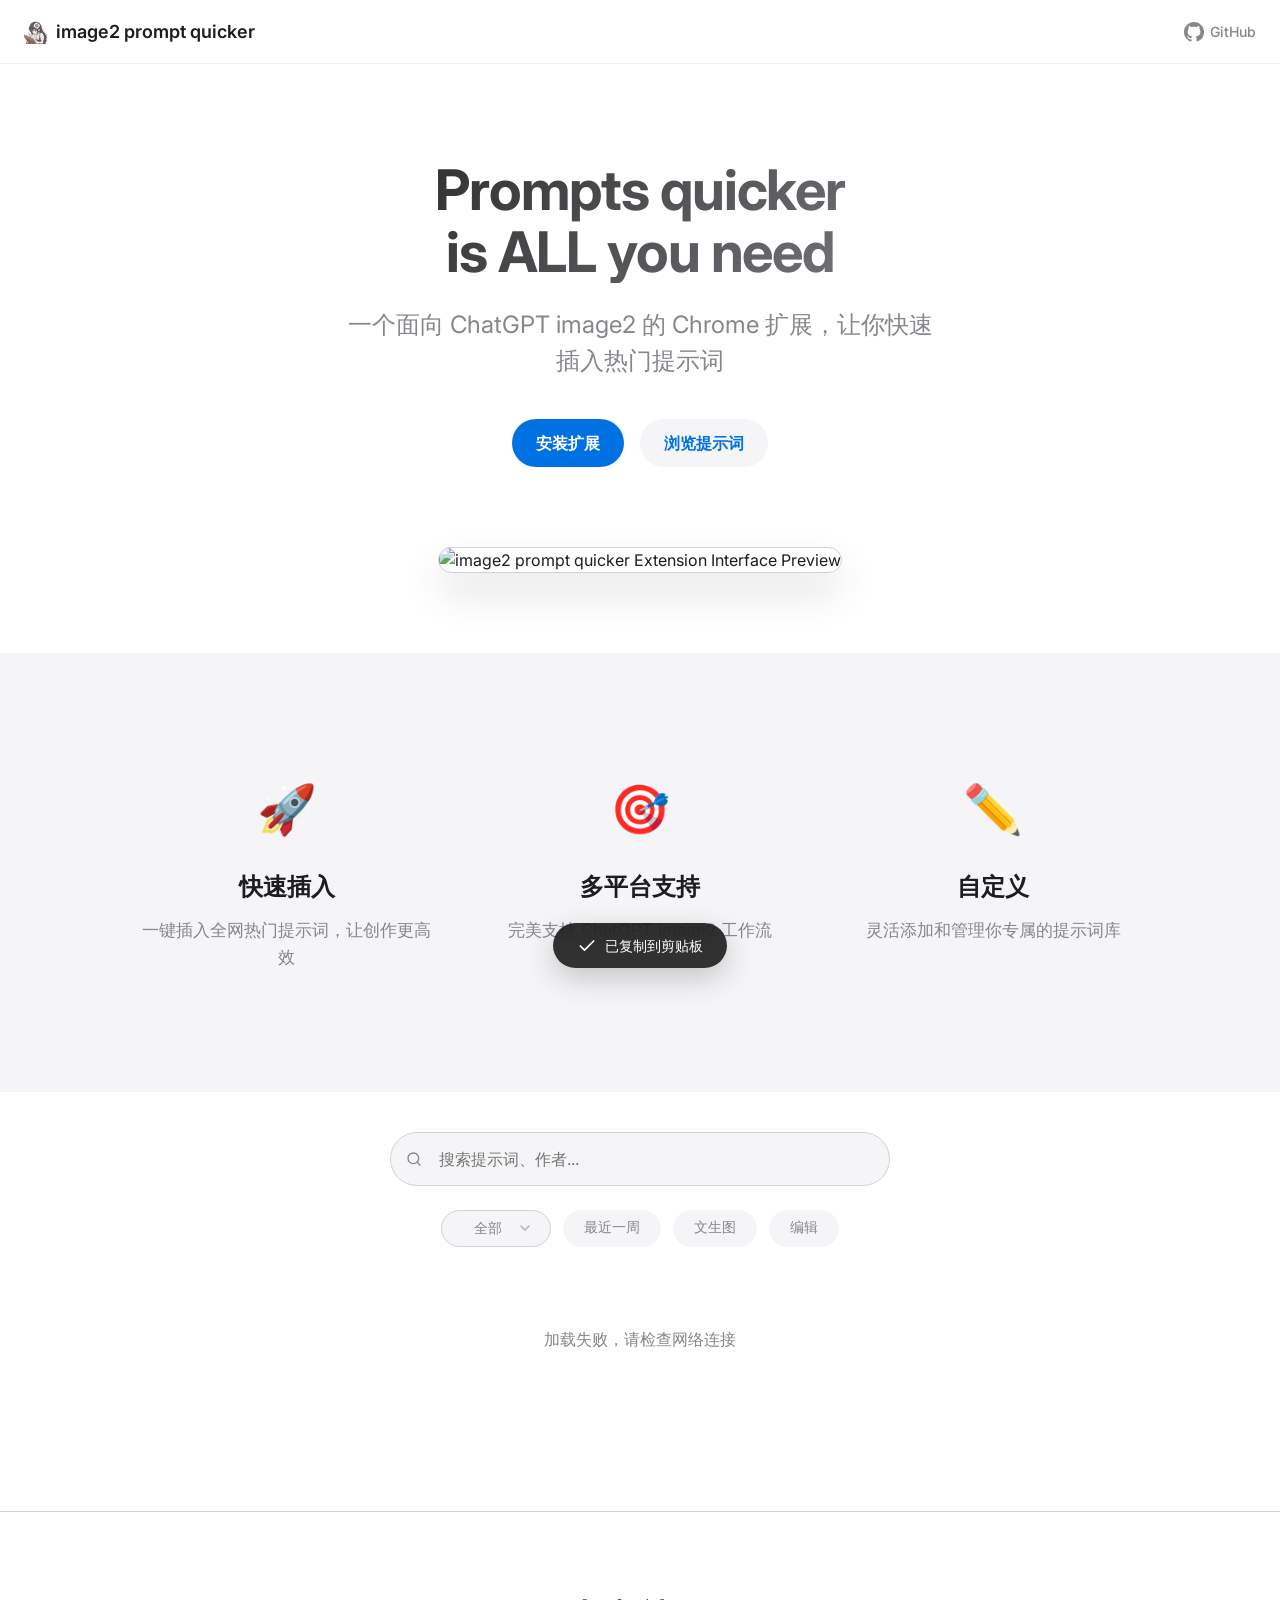
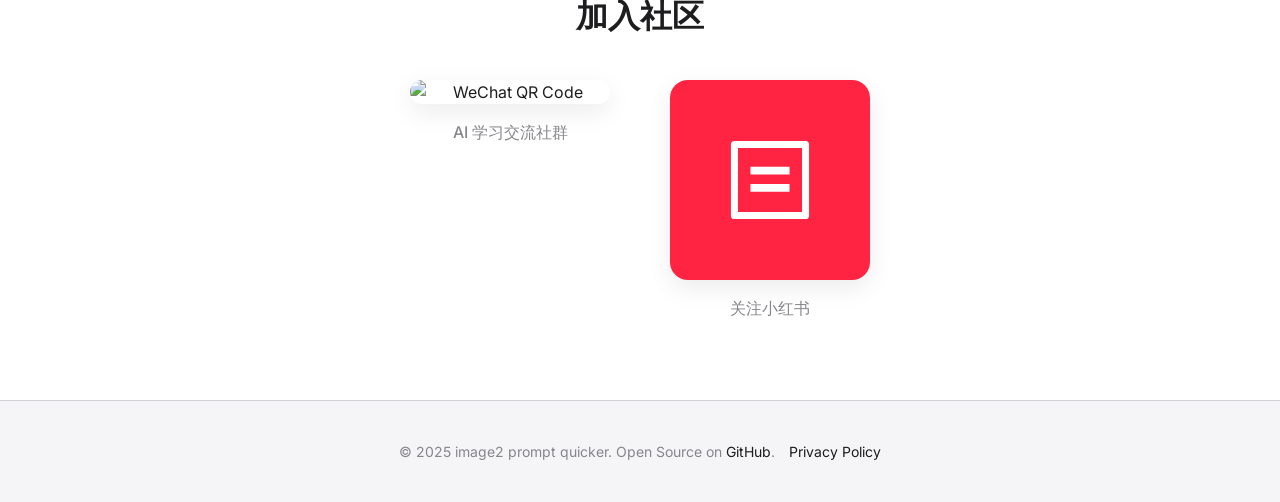
==== commit c2cab46a: "chore(branding): retarget project for gpt-image-2 Remove Banana branding across the extension, landi" ====
--- a/index.html
+++ b/index.html
@@ -4,12 +4,11 @@
 <head>
     <meta charset="UTF-8">
     <meta name="viewport" content="width=device-width, initial-scale=1.0">
-    <title>Banana Prompt Quicker - 提示词从未如此优雅</title>
-    <meta name="description" content="一个 Chrome 扩展，让你在 Google AI Studio 和 Gemini 官网快速插入热门提示词">
+    <title>image2 prompt quicker - 提示词从未如此优雅</title>
+    <meta name="description" content="一个面向 ChatGPT image2 的 Chrome 扩展，让你快速插入热门提示词">
     <meta name="keywords"
-        content="Nano Banana, Banana Pro, Banana2, Banana Prompt Quicker, Gemini, AI Studio, Prompt Engineering, Chrome Extension, Prompt Library, 提示词, 效率工具">
+        content="image2, GPT Image 2, image2 prompt quicker, Gemini, AI Studio, Prompt Engineering, Chrome Extension, Prompt Library, 提示词, 效率工具">
     <meta name="author" content="Glidea">
-    <link rel="canonical" href="https://glidea.github.io/banana-prompt-quicker/">
     <meta name="robots" content="index, follow">
 
     <!-- Google tag (gtag.js) -->
@@ -24,26 +23,24 @@
 
     <!-- Open Graph / Facebook -->
     <meta property="og:type" content="website">
-    <meta property="og:url" content="https://glidea.github.io/banana-prompt-quicker/">
-    <meta property="og:title" content="Banana Prompt Quicker - 提示词从未如此优雅">
-    <meta property="og:description" content="一个 Chrome 扩展，让你在 Google AI Studio 和 Gemini 官网快速插入热门提示词">
+    <meta property="og:title" content="image2 prompt quicker - 提示词从未如此优雅">
+    <meta property="og:description" content="一个面向 ChatGPT image2 的 Chrome 扩展，让你快速插入热门提示词">
     <meta property="og:image"
-        content="https://github.com/glidea/banana-prompt-quicker/blob/main/images/modal.png?raw=true">
+        content="https://github.com/InvisibleQAQ/gpt-image-2-prompt-quicker/blob/main/images/modal.png?raw=true">
 
     <!-- Twitter -->
     <meta property="twitter:card" content="summary_large_image">
-    <meta property="twitter:url" content="https://glidea.github.io/banana-prompt-quicker/">
-    <meta property="twitter:title" content="Banana Prompt Quicker - 提示词从未如此优雅">
-    <meta property="twitter:description" content="一个 Chrome 扩展，让你在 Google AI Studio 和 Gemini 官网快速插入热门提示词">
+    <meta property="twitter:title" content="image2 prompt quicker - 提示词从未如此优雅">
+    <meta property="twitter:description" content="一个面向 ChatGPT image2 的 Chrome 扩展，让你快速插入热门提示词">
     <meta property="twitter:image"
-        content="https://github.com/glidea/banana-prompt-quicker/blob/main/images/modal.png?raw=true">
+        content="https://github.com/InvisibleQAQ/gpt-image-2-prompt-quicker/blob/main/images/modal.png?raw=true">
 
     <!-- JSON-LD Structured Data -->
     <script type="application/ld+json">
     {
       "@context": "https://schema.org",
       "@type": "SoftwareApplication",
-      "name": "Banana Prompt Quicker",
+      "name": "image2 prompt quicker",
       "operatingSystem": "Chrome",
       "applicationCategory": "ProductivityApplication",
       "offers": {
@@ -55,7 +52,7 @@
         "@type": "Person",
         "name": "Glidea"
       },
-      "description": "一个 Chrome 扩展，让你在 Google AI Studio 和 Gemini 官网快速插入热门提示词"
+      "description": "一个面向 ChatGPT image2 的 Chrome 扩展，让你快速插入热门提示词"
     }
     </script>
     <link rel="icon" type="image/png" href="extension/icon16.png">
@@ -1048,9 +1045,9 @@
 
     <header>
         <a href="#" class="logo">
-            <img src="extension/icon48.png" alt="Banana Prompt Quicker" class="logo-icon"> Banana Prompt Quicker
+            <img src="extension/icon48.png" alt="image2 prompt quicker" class="logo-icon"> image2 prompt quicker
         </a>
-        <a href="https://github.com/glidea/banana-prompt-quicker" target="_blank" class="github-link">
+        <a href="https://github.com/InvisibleQAQ/gpt-image-2-prompt-quicker" target="_blank" class="github-link">
             <svg height="20" width="20" viewBox="0 0 16 16" fill="currentColor">
                 <path
                     d="M8 0C3.58 0 0 3.58 0 8c0 3.54 2.29 6.53 5.47 7.59.4.07.55-.17.55-.38 0-.19-.01-.82-.01-1.49-2.01.37-2.53-.49-2.69-.94-.09-.23-.48-.94-.82-1.13-.28-.15-.68-.52-.01-.53.63-.01 1.08.58 1.23.82.72 1.21 1.87.87 2.33.66.07-.52.28-.87.51-1.07-1.78-.2-3.64-.89-3.64-3.95 0-.87.31-1.59.82-2.15-.08-.2-.36-1.02.08-2.12 0 0 .67-.21 2.2.82.64-.18 1.32-.27 2-.27.68 0 1.36.09 2 .27 1.53-1.04 2.2-.82 2.2-.82.44 1.1.16 1.92.08 2.12.51.56.82 1.27.82 2.15 0 3.07-1.87 3.75-3.65 3.95.29.25.54.73.54 1.48 0 1.07-.01 1.93-.01 2.2 0 .21.15.46.55.38A8.013 8.013 0 0016 8c0-4.42-3.58-8-8-8z">
@@ -1062,17 +1059,17 @@
 
     <section class="hero">
         <h1>Prompts quicker<br>is ALL you need</h1>
-        <p>一个 Chrome 扩展，让你在 Google AI Studio 和 Gemini 官网快速插入热门提示词</p>
+        <p>一个面向 ChatGPT image2 的 Chrome 扩展，让你快速插入热门提示词</p>
         <div class="hero-actions">
-            <a href="https://chromewebstore.google.com/detail/banana-prompt-quicker/hgfgfocicepifbolifedlokjkknigoid?authuser=0&hl=zh-CN"
-                target="_blank" class="btn btn-primary">安装扩展</a>
+            <a href="#pending-chrome-web-store-url"
+                class="btn btn-primary" aria-disabled="true">安装扩展</a>
             <a href="#gallery" class="btn btn-secondary">浏览提示词</a>
         </div>
     </section>
 
     <section class="showcase">
-        <img src="https://github.com/glidea/banana-prompt-quicker/blob/main/images/modal.png?raw=true"
-            alt="Banana Prompt Quicker Extension Interface Preview" width="900">
+        <img src="https://github.com/InvisibleQAQ/gpt-image-2-prompt-quicker/blob/main/images/modal.png?raw=true"
+            alt="image2 prompt quicker Extension Interface Preview" width="900">
     </section>
 
     <section class="features">
@@ -1085,7 +1082,7 @@
             <div class="feature-item">
                 <div class="feature-icon">🎯</div>
                 <h3>多平台支持</h3>
-                <p>完美支持 Google AI Studio 和 Gemini 官网</p>
+                <p>完美支持 ChatGPT image2 工作流</p>
             </div>
             <div class="feature-item">
                 <div class="feature-icon">✏️</div>
@@ -1195,8 +1192,8 @@
     </section>
 
     <footer>
-        <p>© 2025 Banana Prompt Quicker. Open Source on <a
-                href="https://github.com/glidea/banana-prompt-quicker">GitHub</a>. <a href="privacy.html"
+        <p>© 2025 image2 prompt quicker. Open Source on <a
+                href="https://github.com/InvisibleQAQ/gpt-image-2-prompt-quicker">GitHub</a>. <a href="privacy.html"
                 style="margin-left: 10px;">Privacy Policy</a></p>
     </footer>
 
